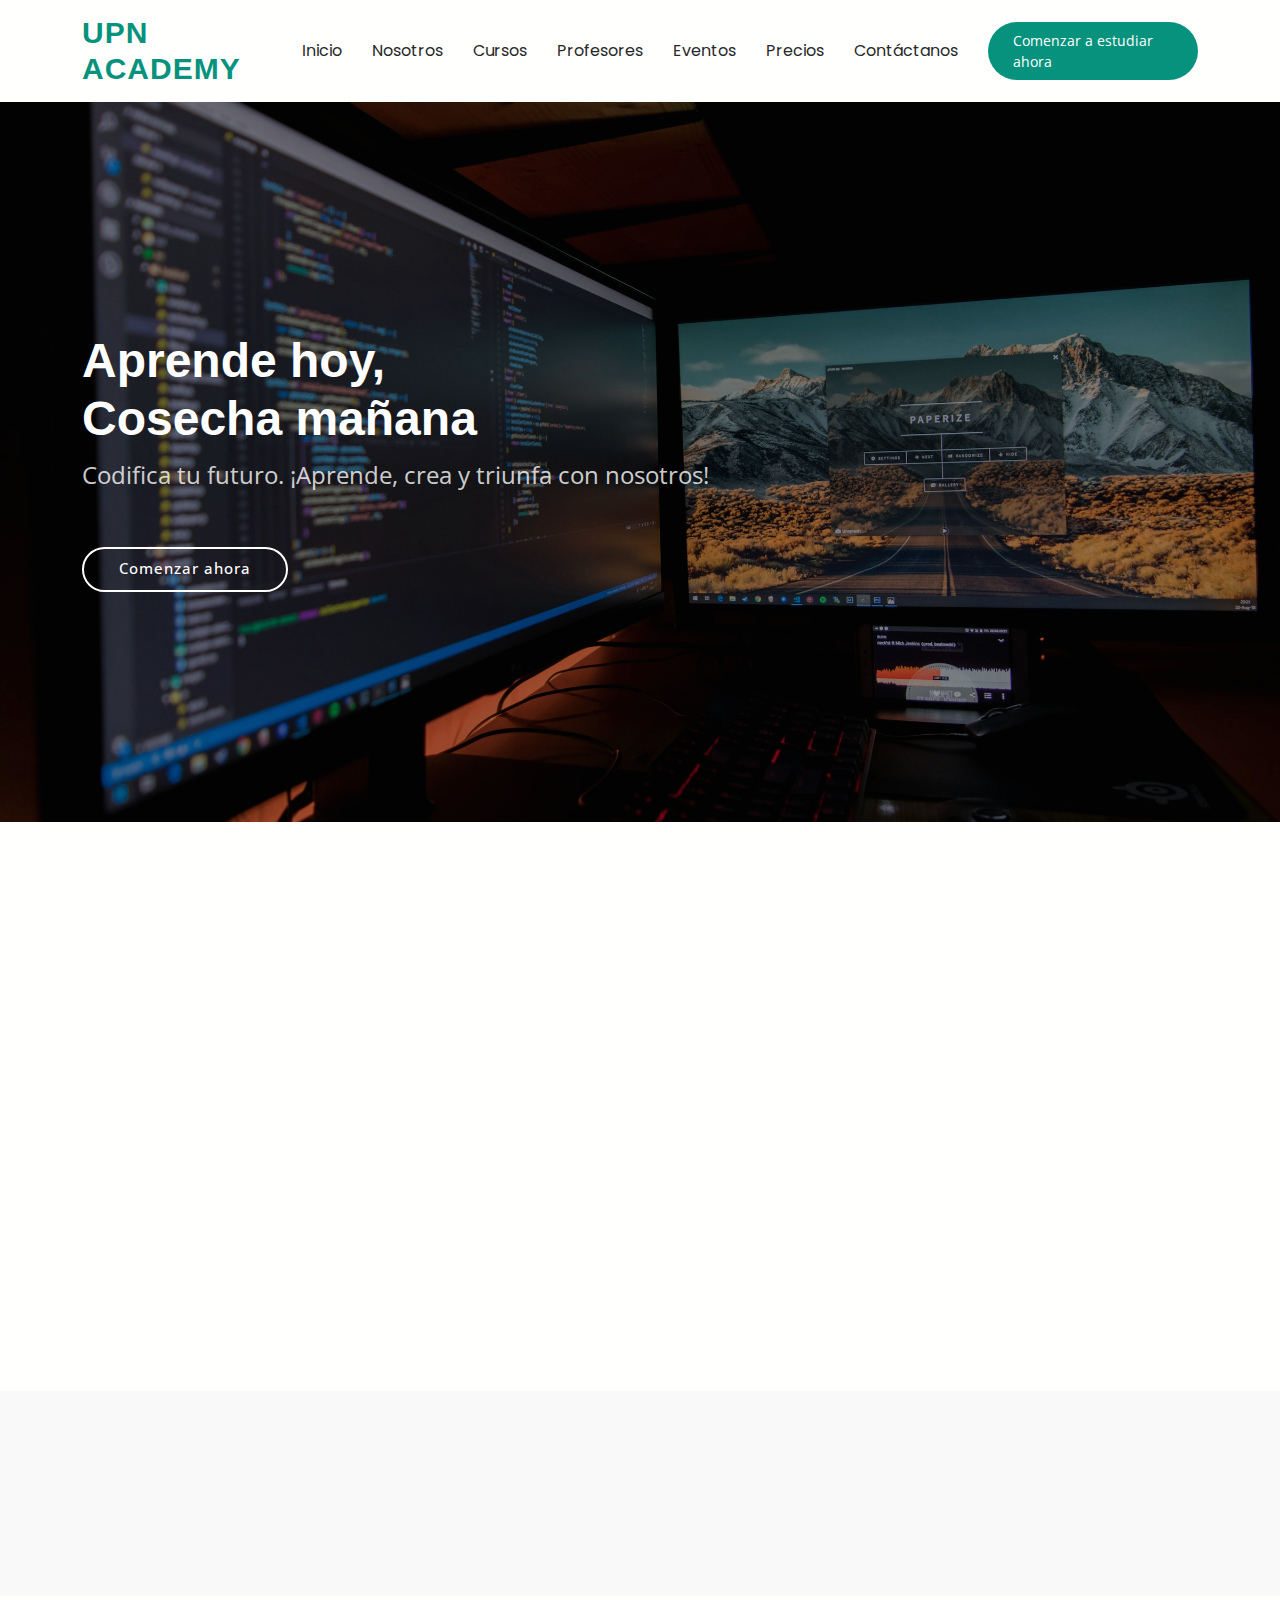
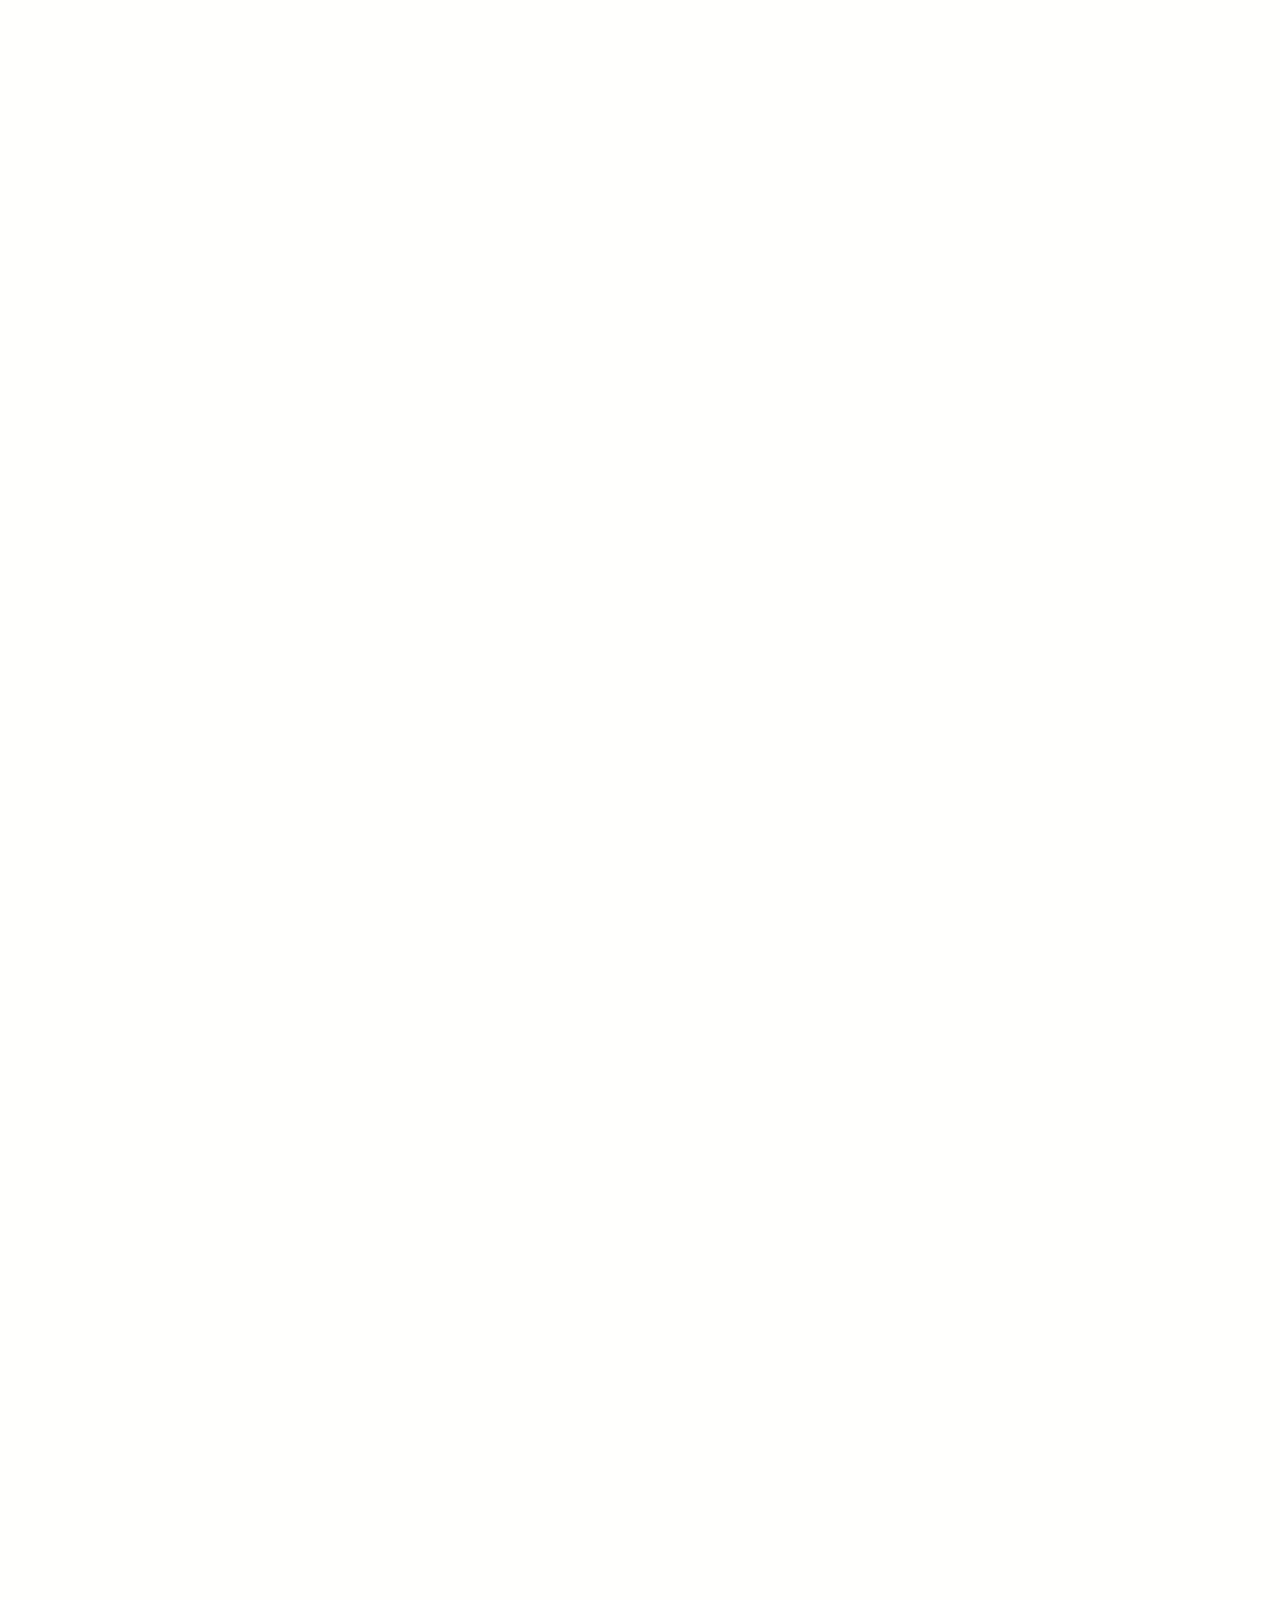
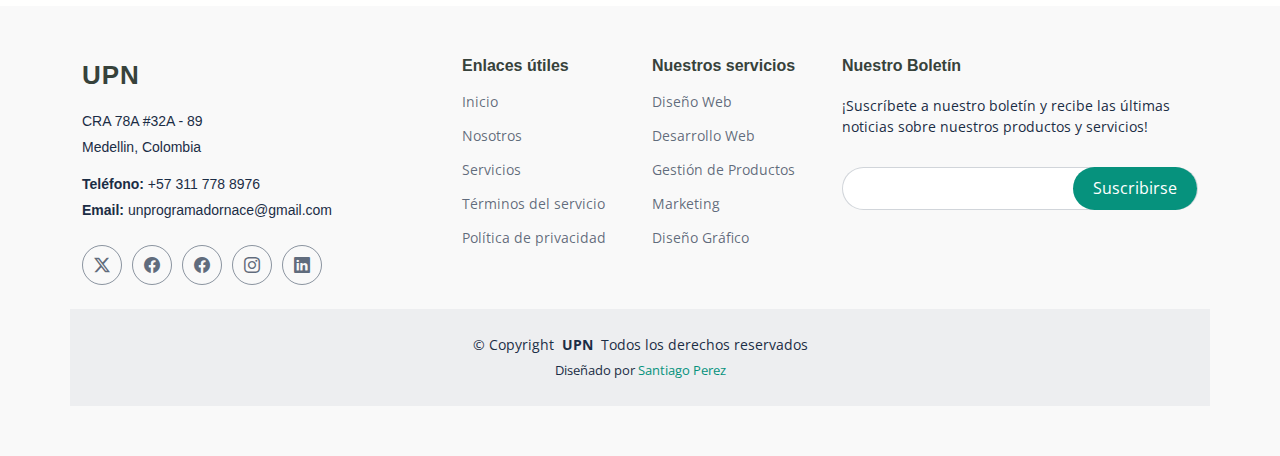
==== index.html @ 70b34fcb "add page" ====
<!DOCTYPE html>
<html lang="es">

<head>
  <meta charset="utf-8">
  <meta content="width=device-width, initial-scale=1.0" name="viewport">
  <title>Un Programador Nace Academy</title>
  <meta name="description" content="">
  <meta name="keywords" content="">

  <link href="assets/img/favicon.png" rel="icon">
  <link href="assets/img/apple-touch-icon.png" rel="apple-touch-icon">

  <link href="https://fonts.googleapis.com" rel="preconnect">
  <link href="https://fonts.gstatic.com" rel="preconnect" crossorigin>
  <link href="https://fonts.googleapis.com/css2?family=Open+Sans:ital,wght@0,300;0,400;0,500;0,600;0,700;0,800;1,300;1,400;1,500;1,600;1,700;1,800&family=Poppins:ital,wght@0,100;0,200;0,300;0,400;0,500;0,600;0,700;0,800;0,900;1,100;1,200;1,300;1,400;1,500;1,600;1,700;1,800;1,900&display=swap" rel="stylesheet">
  <link href="assets/vendor/bootstrap/css/bootstrap.min.css" rel="stylesheet">
  <link href="assets/vendor/bootstrap-icons/bootstrap-icons.css" rel="stylesheet">
  <link href="assets/vendor/aos/aos.css" rel="stylesheet">
  <link href="assets/vendor/glightbox/css/glightbox.min.css" rel="stylesheet">
  <link href="assets/vendor/swiper/swiper-bundle.min.css" rel="stylesheet">
  <link href="assets/css/main.css" rel="stylesheet">
</head>

<body class="index-page">

  <header id="header" class="header d-flex align-items-center sticky-top">
    <div class="container-fluid container-xl position-relative d-flex align-items-center">

      <a href="index.html" class="logo d-flex align-items-center me-auto">
        <h1 class="sitename">UPN Academy</h1>
      </a>

      <nav id="navmenu" class="navmenu">
        <ul>
          <li><a href="index.html">Inicio<br></a></li>
          <li><a href="about.html">Nosotros</a></li>
          <li><a href="courses.html">Cursos</a></li>
          <li><a href="trainers.html">Profesores</a></li>
          <li><a href="events.html">Eventos</a></li>
          <li><a href="pricing.html">Precios</a></li>
          <li><a href="contact.html">Contáctanos</a></li>
        </ul>
        <i class="mobile-nav-toggle d-xl-none bi bi-list"></i>
      </nav>

      <a class="btn-getstarted" href="courses.html">Comenzar a estudiar ahora</a>

    </div>
  </header>

  <main class="main">

    <section id="hero" class="hero section dark-background">

      <img src="assets/img/fondo.jpg" alt="" data-aos="fade-in">

      <div class="container">
        <h2 data-aos="fade-up" data-aos-delay="100">Aprende hoy,<br>Cosecha mañana</h2>
        <p data-aos="fade-up" data-aos-delay="200">Codifica tu futuro. ¡Aprende, crea y triunfa con nosotros!</p>
        <div class="d-flex mt-4" data-aos="fade-up" data-aos-delay="300">
          <a href="courses.html" class="btn-get-started">Comenzar ahora</a>
        </div>
      </div>

    </section>

    <section id="about" class="about section">

      <div class="container">

        <div class="row gy-4">

          <div class="col-lg-6 order-1 order-lg-2" data-aos="fade-up" data-aos-delay="100">
            <img src="assets/img/team.jpg" class="img-fluid" alt="">
          </div>

          <div class="col-lg-6 order-2 order-lg-1 content" data-aos="fade-up" data-aos-delay="200">
            <h3>Aprende a programar en equipo y construye el futuro</h3>
            <p class="fst-italic">
              En nuestra academia, no solo te enseñamos a programar, te preparamos para colaborar y resolver problemas reales en equipo. Descubre cómo puedes transformar tus habilidades y crecer junto a otros apasionados por la tecnología.
            </p>
            <ul>
              <li><i class="bi bi-check-circle"></i> <span>Aprende de expertos en la industria y desarrolla habilidades prácticas.</span></li>
              <li><i class="bi bi-check-circle"></i> <span>Mejora tu capacidad para trabajar en equipo y liderar proyectos tecnológicos.</span></li>
              <li><i class="bi bi-check-circle"></i> <span>Accede a una comunidad de apoyo que te impulsará a alcanzar el éxito.</span></li>
            </ul>
            <a href="#" class="read-more"><span>Leer más</span><i class="bi bi-arrow-right"></i></a>
          </div>

        </div>

      </div>

    </section>

    <section id="counts" class="section counts light-background">

      <div class="container" data-aos="fade-up" data-aos-delay="100">

        <div class="row gy-4">

          <div class="col-lg-3 col-md-6">
            <div class="stats-item text-center w-100 h-100">
              <span data-purecounter-start="0" data-purecounter-end="1232" data-purecounter-duration="1" class="purecounter"></span>
              <p>Estudiantes</p>
            </div>
          </div>

          <div class="col-lg-3 col-md-6">
            <div class="stats-item text-center w-100 h-100">
              <span data-purecounter-start="0" data-purecounter-end="64" data-purecounter-duration="1" class="purecounter"></span>
              <p>Cursos</p>
            </div>
          </div>

          <div class="col-lg-3 col-md-6">
            <div class="stats-item text-center w-100 h-100">
              <span data-purecounter-start="0" data-purecounter-end="42" data-purecounter-duration="1" class="purecounter"></span>
              <p>Eventos</p>
            </div>
          </div>

          <div class="col-lg-3 col-md-6">
            <div class="stats-item text-center w-100 h-100">
              <span data-purecounter-start="0" data-purecounter-end="24" data-purecounter-duration="1" class="purecounter"></span>
              <p>Profesores</p>
            </div>
          </div>

        </div>

      </div>

    </section>

    <section id="why-us" class="section why-us">

      <div class="container">

        <div class="row gy-4">

          <div class="col-lg-4" data-aos="fade-up" data-aos-delay="100">
            <div class="why-box">
              <h3>¿Por qué elegir nuestros productos?</h3>
              <p>
                Lorem ipsum dolor sit amet, consectetur adipiscing elit, sed do eiusmod tempor incididunt ut labore et dolore magna aliqua. Duis aute irure dolor in reprehenderit
                Asperiores dolores sed et. Tenetur quia eos. Autem tempore quibusdam vel necessitatibus optio ad corporis.
              </p>
              <div class="text-center">
                <a href="#" class="more-btn"><span>Aprender más</span> <i class="bi bi-chevron-right"></i></a>
              </div>
            </div>
          </div>

          <div class="col-lg-8 d-flex align-items-stretch">
            <div class="row gy-4" data-aos="fade-up" data-aos-delay="200">

              <div class="col-xl-4">
                <div class="icon-box d-flex flex-column justify-content-center align-items-center">
                  <i class="bi bi-clipboard-data"></i>
                  <h4>Desarrollo de proyectos reales</h4>
                  <p>Aprende a trabajar en proyectos reales que simulan las demandas del mercado, y mejora tus habilidades de programación.</p>
                </div>
              </div>

              <div class="col-xl-4" data-aos="fade-up" data-aos-delay="300">
                <div class="icon-box d-flex flex-column justify-content-center align-items-center">
                  <i class="bi bi-gem"></i>
                  <h4>Herramientas y tecnologías líderes</h4>
                  <p>Domina las tecnologías más demandadas por las empresas, y conviértete en un profesional listo para el futuro.</p>
                </div>
              </div>

              <div class="col-xl-4" data-aos="fade-up" data-aos-delay="400">
                <div class="icon-box d-flex flex-column justify-content-center align-items-center">
                  <i class="bi bi-inboxes"></i>
                  <h4>Mentoría personalizada</h4>
                  <p>Recibe apoyo constante de mentores expertos que te guiarán a lo largo de tu formación y te ayudarán a alcanzar tus metas.</p>
                </div>
              </div>

            </div>
          </div>

        </div>

      </div>

    </section>

    <section id="features" class="features section">

      <div class="container">

        <div class="row gy-4">

          <div class="col-lg-3 col-md-4" data-aos="fade-up" data-aos-delay="100">
            <div class="features-item">
              <i class="bi bi-eye" style="color: #ffbb2c;"></i>
              <h3><a href="" class="stretched-link">Código eficiente</a></h3>
            </div>
          </div>

          <div class="col-lg-3 col-md-4" data-aos="fade-up" data-aos-delay="200">
            <div class="features-item">
              <i class="bi bi-infinity" style="color: #5578ff;"></i>
              <h3><a href="" class="stretched-link">Resolución de problemas</a></h3>
            </div>
          </div>

          <div class="col-lg-3 col-md-4" data-aos="fade-up" data-aos-delay="300">
            <div class="features-item">
              <i class="bi bi-mortarboard" style="color: #e80368;"></i>
              <h3><a href="" class="stretched-link">Tecnologías modernas</a></h3>
            </div>
          </div>

          <div class="col-lg-3 col-md-4" data-aos="fade-up" data-aos-delay="400">
            <div class="features-item">
              <i class="bi bi-nut" style="color: #e361ff;"></i>
              <h3><a href="" class="stretched-link">Proyectos prácticos</a></h3>
            </div>
          </div>

          <div class="col-lg-3 col-md-4" data-aos="fade-up" data-aos-delay="500">
            <div class="features-item">
              <i class="bi bi-shuffle" style="color: #47aeff;"></i>
              <h3><a href="" class="stretched-link">Mentores expertos</a></h3>
            </div>
          </div>

          <div class="col-lg-3 col-md-4" data-aos="fade-up" data-aos-delay="600">
            <div class="features-item">
              <i class="bi bi-star" style="color: #ffa76e;"></i>
              <h3><a href="" class="stretched-link">Actualización constante</a></h3>
            </div>
          </div>

          <div class="col-lg-3 col-md-4" data-aos="fade-up" data-aos-delay="700">
            <div class="features-item">
              <i class="bi bi-x-diamond" style="color: #11dbcf;"></i>
              <h3><a href="" class="stretched-link">Trabajo en equipo</a></h3>
            </div>
          </div>

          <div class="col-lg-3 col-md-4" data-aos="fade-up" data-aos-delay="800">
            <div class="features-item">
              <i class="bi bi-camera-video" style="color: #4233ff;"></i>
              <h3><a href="" class="stretched-link">Portafolio profesional</a></h3>
            </div>
          </div>

          <div class="col-lg-3 col-md-4" data-aos="fade-up" data-aos-delay="900">
            <div class="features-item">
              <i class="bi bi-command" style="color: #b2904f;"></i>
              <h3><a href="" class="stretched-link">Desarrollo ágil</a></h3>
            </div>
          </div>

          <div class="col-lg-3 col-md-4" data-aos="fade-up" data-aos-delay="1000">
            <div class="features-item">
              <i class="bi bi-dribbble" style="color: #b20969;"></i>
              <h3><a href="" class="stretched-link">Comunicación efectiva</a></h3>
            </div>
          </div>

          <div class="col-lg-3 col-md-4" data-aos="fade-up" data-aos-delay="1100">
            <div class="features-item">
              <i class="bi bi-activity" style="color: #ff5828;"></i>
              <h3><a href="" class="stretched-link">Alta calidad</a></h3>
            </div>
          </div>

          <div class="col-lg-3 col-md-4" data-aos="fade-up" data-aos-delay="1200">
            <div class="features-item">
              <i class="bi bi-brightness-high" style="color: #29cc61;"></i>
              <h3><a href="" class="stretched-link">Proyectos rentables</a></h3>
            </div>
          </div>

        </div>

      </div>

    </section>

    <section id="courses" class="courses section">

      <div class="container section-title" data-aos="fade-up">
        <h2>Cursos</h2>
        <p>Cursos populares</p>
      </div>

      <div class="container">

        <div class="row">

          <div class="col-lg-4 col-md-6 d-flex align-items-stretch" data-aos="zoom-in" data-aos-delay="100">
            <div class="course-item">
              <img src="assets/img/microservicios.png" class="img-fluid" alt="...">
              <div class="course-content">
                <div class="d-flex justify-content-between align-items-center mb-3">
                  <p class="category">Microservicios</p>
                  <p class="price">$169</p>
                </div>

                <h3><a href="course-details.html">Curso de microservicios Spring Boot</a></h3>
                <p class="description">Et architecto provident deleniti facere repellat nobis iste. Id facere quia quae dolores dolorem tempore.</p>
                <div class="trainer d-flex justify-content-between align-items-center">
                  <div class="trainer-profile d-flex align-items-center">
                    <img src="assets/img/trainers/trainer-1-2.jpg" class="img-fluid" alt="">
                    <a href="" class="trainer-link">Santiago Perez</a>
                  </div>
                  <div class="trainer-rank d-flex align-items-center">
                    <i class="bi bi-person user-icon"></i>&nbsp;50
                    &nbsp;&nbsp;
                    <i class="bi bi-heart heart-icon"></i>&nbsp;65
                  </div>
                </div>
              </div>
            </div>
          </div>

          <div class="col-lg-4 col-md-6 d-flex align-items-stretch mt-4 mt-md-0" data-aos="zoom-in" data-aos-delay="200">
            <div class="course-item">
              <img src="assets/img/security.png" class="img-fluid" alt="...">
              <div class="course-content">
                <div class="d-flex justify-content-between align-items-center mb-3">
                  <p class="category">Seguridad web</p>
                  <p class="price">$250</p>
                </div>

                <h3><a href="course-details.html">Seguridad Web Spring Security</a></h3>
                <p class="description">Et architecto provident deleniti facere repellat nobis iste. Id facere quia quae dolores dolorem tempore.</p>
                <div class="trainer d-flex justify-content-between align-items-center">
                  <div class="trainer-profile d-flex align-items-center">
                    <img src="assets/img/trainers/trainer-2-2.jpg" class="img-fluid" alt="...">
                    <a href="" class="trainer-link">Veronica Ortiz</a>
                  </div>
                  <div class="trainer-rank d-flex align-items-center">
                    <i class="bi bi-person user-icon"></i>&nbsp;35
                    &nbsp;&nbsp;
                    <i class="bi bi-heart heart-icon"></i>&nbsp;42
                  </div>
                </div>
              </div>
            </div>
          </div>

          <div class="col-lg-4 col-md-6 d-flex align-items-stretch mt-4 mt-lg-0" data-aos="zoom-in" data-aos-delay="300">
            <div class="course-item">
              <img src="assets/img/amazon.png" class="img-fluid" alt="...">
              <div class="course-content">
                <div class="d-flex justify-content-between align-items-center mb-3">
                  <p class="category">Amazon Web Services</p>
                  <p class="price">$180</p>
                </div>

                <h3><a href="course-details.html">Certificacion Cloud Developer AWS</a></h3>
                <p class="description">Et architecto provident deleniti facere repellat nobis iste. Id facere quia quae dolores dolorem tempore.</p>
                <div class="trainer d-flex justify-content-between align-items-center">
                  <div class="trainer-profile d-flex align-items-center">
                    <img src="assets/img/trainers/trainer-3-2.jpg" class="img-fluid" alt="...">
                    <a href="" class="trainer-link">Daniel Posada</a>
                  </div>
                  <div class="trainer-rank d-flex align-items-center">
                    <i class="bi bi-person user-icon"></i>&nbsp;20
                    &nbsp;&nbsp;
                    <i class="bi bi-heart heart-icon"></i>&nbsp;85
                  </div>
                </div>
              </div>
            </div>
          </div>

        </div>

      </div>

    </section>

  </main>

  <footer id="footer" class="footer position-relative light-background">

    <div class="container footer-top">
      <div class="row gy-4">
        <div class="col-lg-4 col-md-6 footer-about">
          <a href="index.html" class="logo d-flex align-items-center">
            <span class="sitename">UPN</span>
          </a>
          <div class="footer-contact pt-3">
            <p>CRA 78A #32A - 89</p>
            <p>Medellin, Colombia</p>
            <p class="mt-3"><strong>Teléfono:</strong> <span>+57 311 778 8976</span></p>
            <p><strong>Email:</strong> <span>unprogramadornace@gmail.com</span></p>
          </div>
          <div class="social-links d-flex mt-4">
            <a href=""><i class="bi bi-twitter-x"></i></a>
            <a href=""><i class="bi bi-facebook"></i></a>
            <a href=""><i class="bi bi-facebook"></i></a>
            <a href=""><i class="bi bi-instagram"></i></a>
            <a href=""><i class="bi bi-linkedin"></i></a>
          </div>
        </div>

        <div class="col-lg-2 col-md-3 footer-links">
          <h4>Enlaces útiles</h4>
          <ul>
            <li><a href="#">Inicio</a></li>
            <li><a href="#">Nosotros</a></li>
            <li><a href="#">Servicios</a></li>
            <li><a href="#">Términos del servicio</a></li>
            <li><a href="#">Política de privacidad</a></li>
          </ul>
        </div>

        <div class="col-lg-2 col-md-3 footer-links">
          <h4>Nuestros servicios</h4>
          <ul>
            <li><a href="#">Diseño Web</a></li>
            <li><a href="#">Desarrollo Web</a></li>
            <li><a href="#">Gestión de Productos</a></li>
            <li><a href="#">Marketing</a></li>
            <li><a href="#">Diseño Gráfico</a></li>
          </ul>
        </div>

        <div class="col-lg-4 col-md-12 footer-newsletter">
          <h4>Nuestro Boletín</h4>
          <p>¡Suscríbete a nuestro boletín y recibe las últimas noticias sobre nuestros productos y servicios!</p>
          <form action="forms/newsletter.php" method="post" class="php-email-form">
            <div class="newsletter-form"><input type="email" name="email"><input type="submit" value="Suscribirse"></div>
            <div class="error-message"></div>
          </form>
        </div>

      </div>
    </div>

    <div class="container copyright text-center mt-4">
      <p>© <span>Copyright</span> <strong class="px-1 sitename">UPN</strong> <span>Todos los derechos reservados</span></p>
      <div class="credits">
        Diseñado por <a href="https://bootstrapmade.com/">Santiago Perez</a>
      </div>
    </div>

  </footer>

  <a href="#" id="scroll-top" class="scroll-top d-flex align-items-center justify-content-center"><i class="bi bi-arrow-up-short"></i></a>

  <div id="preloader"></div>

  <script src="assets/vendor/bootstrap/js/bootstrap.bundle.min.js"></script>
  <script src="assets/vendor/php-email-form/validate.js"></script>
  <script src="assets/vendor/aos/aos.js"></script>
  <script src="assets/vendor/glightbox/js/glightbox.min.js"></script>
  <script src="assets/vendor/purecounter/purecounter_vanilla.js"></script>
  <script src="assets/vendor/swiper/swiper-bundle.min.js"></script>

  <script src="assets/js/main.js"></script>

</body>

</html>
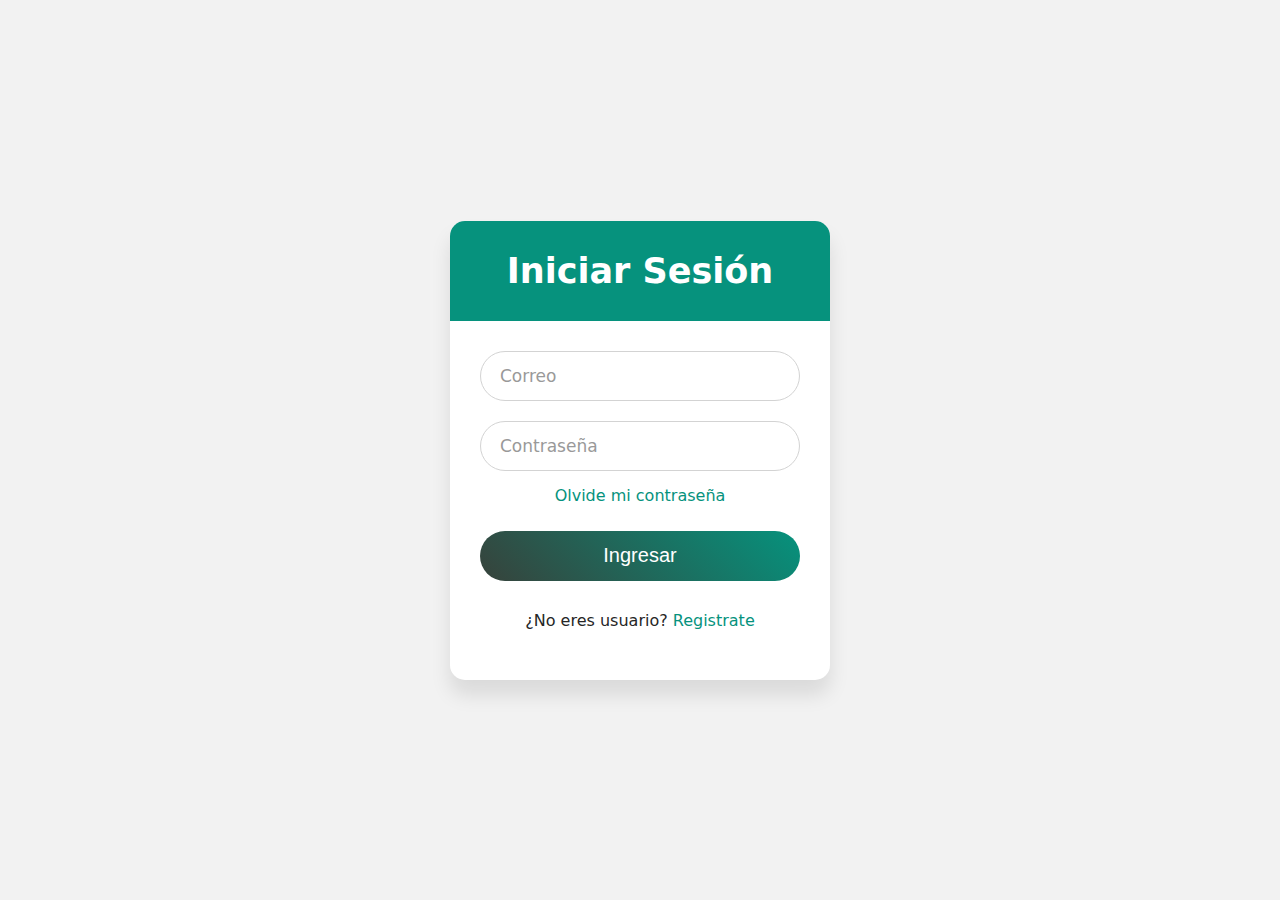
==== commit fe74413b: ":sparkles: test" ====
--- a/index.html
+++ b/index.html
@@ -1,466 +1,531 @@
 <!DOCTYPE html>
 <html lang="es">
-
-<head>
-  <meta charset="utf-8">
-  <meta content="width=device-width, initial-scale=1.0" name="viewport">
-  <title>Un Programador Nace Academy</title>
-  <meta name="description" content="">
-  <meta name="keywords" content="">
-
-  <link href="assets/img/favicon.png" rel="icon">
-  <link href="assets/img/apple-touch-icon.png" rel="apple-touch-icon">
-
-  <link href="https://fonts.googleapis.com" rel="preconnect">
-  <link href="https://fonts.gstatic.com" rel="preconnect" crossorigin>
-  <link href="https://fonts.googleapis.com/css2?family=Open+Sans:ital,wght@0,300;0,400;0,500;0,600;0,700;0,800;1,300;1,400;1,500;1,600;1,700;1,800&family=Poppins:ital,wght@0,100;0,200;0,300;0,400;0,500;0,600;0,700;0,800;0,900;1,100;1,200;1,300;1,400;1,500;1,600;1,700;1,800;1,900&display=swap" rel="stylesheet">
-  <link href="assets/vendor/bootstrap/css/bootstrap.min.css" rel="stylesheet">
-  <link href="assets/vendor/bootstrap-icons/bootstrap-icons.css" rel="stylesheet">
-  <link href="assets/vendor/aos/aos.css" rel="stylesheet">
-  <link href="assets/vendor/glightbox/css/glightbox.min.css" rel="stylesheet">
-  <link href="assets/vendor/swiper/swiper-bundle.min.css" rel="stylesheet">
-  <link href="assets/css/main.css" rel="stylesheet">
-</head>
-
-<body class="index-page">
-
-  <header id="header" class="header d-flex align-items-center sticky-top">
-    <div class="container-fluid container-xl position-relative d-flex align-items-center">
-
-      <a href="index.html" class="logo d-flex align-items-center me-auto">
-        <h1 class="sitename">UPN Academy</h1>
-      </a>
-
-      <nav id="navmenu" class="navmenu">
-        <ul>
-          <li><a href="index.html">Inicio<br></a></li>
-          <li><a href="about.html">Nosotros</a></li>
-          <li><a href="courses.html">Cursos</a></li>
-          <li><a href="trainers.html">Profesores</a></li>
-          <li><a href="events.html">Eventos</a></li>
-          <li><a href="pricing.html">Precios</a></li>
-          <li><a href="contact.html">Contáctanos</a></li>
-        </ul>
-        <i class="mobile-nav-toggle d-xl-none bi bi-list"></i>
-      </nav>
-
-      <a class="btn-getstarted" href="courses.html">Comenzar a estudiar ahora</a>
-
-    </div>
-  </header>
-
-  <main class="main">
-
-    <section id="hero" class="hero section dark-background">
-
-      <img src="assets/img/fondo.jpg" alt="" data-aos="fade-in">
-
-      <div class="container">
-        <h2 data-aos="fade-up" data-aos-delay="100">Aprende hoy,<br>Cosecha mañana</h2>
-        <p data-aos="fade-up" data-aos-delay="200">Codifica tu futuro. ¡Aprende, crea y triunfa con nosotros!</p>
-        <div class="d-flex mt-4" data-aos="fade-up" data-aos-delay="300">
-          <a href="courses.html" class="btn-get-started">Comenzar ahora</a>
-        </div>
+  <head>
+    <meta charset="utf-8" />
+    <meta content="width=device-width, initial-scale=1.0" name="viewport" />
+    <title>Un Programador Nace Academy</title>
+    <meta name="description" content="" />
+    <meta name="keywords" content="" />
+
+    <link href="assets/img/favicon.png" rel="icon" />
+    <link href="assets/img/apple-touch-icon.png" rel="apple-touch-icon" />
+
+    <link href="https://fonts.googleapis.com" rel="preconnect" />
+    <link href="https://fonts.gstatic.com" rel="preconnect" crossorigin />
+    <link
+      href="https://fonts.googleapis.com/css2?family=Open+Sans:ital,wght@0,300;0,400;0,500;0,600;0,700;0,800;1,300;1,400;1,500;1,600;1,700;1,800&family=Poppins:ital,wght@0,100;0,200;0,300;0,400;0,500;0,600;0,700;0,800;0,900;1,100;1,200;1,300;1,400;1,500;1,600;1,700;1,800;1,900&display=swap"
+      rel="stylesheet"
+    />
+    <link
+      href="assets/vendor/bootstrap/css/bootstrap.min.css"
+      rel="stylesheet"
+    />
+    <link
+      href="assets/vendor/bootstrap-icons/bootstrap-icons.css"
+      rel="stylesheet"
+    />
+    <link href="assets/vendor/aos/aos.css" rel="stylesheet" />
+    <link
+      href="assets/vendor/glightbox/css/glightbox.min.css"
+      rel="stylesheet"
+    />
+    <link href="assets/vendor/swiper/swiper-bundle.min.css" rel="stylesheet" />
+    <link href="assets/css/main.css" rel="stylesheet" />
+  </head>
+
+  <body class="index-page">
+    <header id="header" class="header d-flex align-items-center sticky-top">
+      <div
+        class="container-fluid container-xl position-relative d-flex align-items-center"
+      >
+        <a href="index.html" class="logo d-flex align-items-center me-auto">
+          <h1 class="sitename">UPN Academy</h1>
+        </a>
+
+        <nav id="navmenu" class="navmenu">
+          <ul>
+            <li><a href="about.html">Nosotros</a></li>
+            <li><a href="courses.html">Cursos</a></li>
+            <li><a href="trainers.html">Profesores</a></li>
+            <li><a href="events.html">Eventos</a></li>
+            <li><a href="pricing.html">Precios</a></li>
+            <li><a href="#" id="logout" >Cerrar sesión</a></li>
+            <li>
+              <a href="cart.html">
+                <div class="cart-content">
+                  <i class="bi bi-cart4"></i>
+                  <div class="badge rounded-pill text-bg-danger" id="cart-badge">0</div>
+                </div>
+              </a>
+            </li>
+          </ul>
+          <i class="mobile-nav-toggle d-xl-none bi bi-list"></i>
+        </nav>
+
+        <a class="btn-getstarted" href="courses.html"
+          >Comenzar a estudiar ahora</a
+        >
       </div>
-
-    </section>
-
-    <section id="about" class="about section">
-
-      <div class="container">
-
-        <div class="row gy-4">
-
-          <div class="col-lg-6 order-1 order-lg-2" data-aos="fade-up" data-aos-delay="100">
-            <img src="assets/img/team.jpg" class="img-fluid" alt="">
-          </div>
-
-          <div class="col-lg-6 order-2 order-lg-1 content" data-aos="fade-up" data-aos-delay="200">
-            <h3>Aprende a programar en equipo y construye el futuro</h3>
-            <p class="fst-italic">
-              En nuestra academia, no solo te enseñamos a programar, te preparamos para colaborar y resolver problemas reales en equipo. Descubre cómo puedes transformar tus habilidades y crecer junto a otros apasionados por la tecnología.
-            </p>
-            <ul>
-              <li><i class="bi bi-check-circle"></i> <span>Aprende de expertos en la industria y desarrolla habilidades prácticas.</span></li>
-              <li><i class="bi bi-check-circle"></i> <span>Mejora tu capacidad para trabajar en equipo y liderar proyectos tecnológicos.</span></li>
-              <li><i class="bi bi-check-circle"></i> <span>Accede a una comunidad de apoyo que te impulsará a alcanzar el éxito.</span></li>
-            </ul>
-            <a href="#" class="read-more"><span>Leer más</span><i class="bi bi-arrow-right"></i></a>
-          </div>
-
-        </div>
-
-      </div>
-
-    </section>
-
-    <section id="counts" class="section counts light-background">
-
-      <div class="container" data-aos="fade-up" data-aos-delay="100">
-
-        <div class="row gy-4">
-
-          <div class="col-lg-3 col-md-6">
-            <div class="stats-item text-center w-100 h-100">
-              <span data-purecounter-start="0" data-purecounter-end="1232" data-purecounter-duration="1" class="purecounter"></span>
-              <p>Estudiantes</p>
-            </div>
-          </div>
-
-          <div class="col-lg-3 col-md-6">
-            <div class="stats-item text-center w-100 h-100">
-              <span data-purecounter-start="0" data-purecounter-end="64" data-purecounter-duration="1" class="purecounter"></span>
-              <p>Cursos</p>
-            </div>
-          </div>
-
-          <div class="col-lg-3 col-md-6">
-            <div class="stats-item text-center w-100 h-100">
-              <span data-purecounter-start="0" data-purecounter-end="42" data-purecounter-duration="1" class="purecounter"></span>
-              <p>Eventos</p>
-            </div>
-          </div>
-
-          <div class="col-lg-3 col-md-6">
-            <div class="stats-item text-center w-100 h-100">
-              <span data-purecounter-start="0" data-purecounter-end="24" data-purecounter-duration="1" class="purecounter"></span>
-              <p>Profesores</p>
-            </div>
-          </div>
-
-        </div>
-
-      </div>
-
-    </section>
-
-    <section id="why-us" class="section why-us">
-
-      <div class="container">
-
-        <div class="row gy-4">
-
-          <div class="col-lg-4" data-aos="fade-up" data-aos-delay="100">
-            <div class="why-box">
-              <h3>¿Por qué elegir nuestros productos?</h3>
-              <p>
-                Lorem ipsum dolor sit amet, consectetur adipiscing elit, sed do eiusmod tempor incididunt ut labore et dolore magna aliqua. Duis aute irure dolor in reprehenderit
-                Asperiores dolores sed et. Tenetur quia eos. Autem tempore quibusdam vel necessitatibus optio ad corporis.
+    </header>
+
+    <main class="main">
+      <section id="hero" class="hero section dark-background">
+        <img src="assets/img/fondo.jpg" alt="" data-aos="fade-in" />
+
+        <div class="container">
+          <h2 data-aos="fade-up" data-aos-delay="100">
+            Aprende hoy,<br />Cosecha mañana
+          </h2>
+          <p data-aos="fade-up" data-aos-delay="200">
+            Codifica tu futuro. ¡Aprende, crea y triunfa con nosotros!
+          </p>
+          <div class="d-flex mt-4" data-aos="fade-up" data-aos-delay="300">
+            <a href="courses.html" class="btn-get-started">Comenzar ahora</a>
+          </div>
+        </div>
+      </section>
+
+      <section id="about" class="about section">
+        <div class="container">
+          <div class="row gy-4">
+            <div
+              class="col-lg-6 order-1 order-lg-2"
+              data-aos="fade-up"
+              data-aos-delay="100"
+            >
+              <img src="assets/img/team.jpg" class="img-fluid" alt="" />
+            </div>
+
+            <div
+              class="col-lg-6 order-2 order-lg-1 content"
+              data-aos="fade-up"
+              data-aos-delay="200"
+            >
+              <h3>Aprende a programar en equipo y construye el futuro</h3>
+              <p class="fst-italic">
+                En nuestra academia, no solo te enseñamos a programar, te
+                preparamos para colaborar y resolver problemas reales en equipo.
+                Descubre cómo puedes transformar tus habilidades y crecer junto
+                a otros apasionados por la tecnología.
               </p>
-              <div class="text-center">
-                <a href="#" class="more-btn"><span>Aprender más</span> <i class="bi bi-chevron-right"></i></a>
-              </div>
-            </div>
-          </div>
-
-          <div class="col-lg-8 d-flex align-items-stretch">
-            <div class="row gy-4" data-aos="fade-up" data-aos-delay="200">
-
-              <div class="col-xl-4">
-                <div class="icon-box d-flex flex-column justify-content-center align-items-center">
-                  <i class="bi bi-clipboard-data"></i>
-                  <h4>Desarrollo de proyectos reales</h4>
-                  <p>Aprende a trabajar en proyectos reales que simulan las demandas del mercado, y mejora tus habilidades de programación.</p>
+              <ul>
+                <li>
+                  <i class="bi bi-check-circle"></i>
+                  <span
+                    >Aprende de expertos en la industria y desarrolla
+                    habilidades prácticas.</span
+                  >
+                </li>
+                <li>
+                  <i class="bi bi-check-circle"></i>
+                  <span
+                    >Mejora tu capacidad para trabajar en equipo y liderar
+                    proyectos tecnológicos.</span
+                  >
+                </li>
+                <li>
+                  <i class="bi bi-check-circle"></i>
+                  <span
+                    >Accede a una comunidad de apoyo que te impulsará a alcanzar
+                    el éxito.</span
+                  >
+                </li>
+              </ul>
+              <a href="#" class="read-more"
+                ><span>Leer más</span><i class="bi bi-arrow-right"></i
+              ></a>
+            </div>
+          </div>
+        </div>
+      </section>
+
+      <section id="counts" class="section counts light-background">
+        <div class="container" data-aos="fade-up" data-aos-delay="100">
+          <div class="row gy-4">
+            <div class="col-lg-3 col-md-6">
+              <div class="stats-item text-center w-100 h-100">
+                <span
+                  data-purecounter-start="0"
+                  data-purecounter-end="1232"
+                  data-purecounter-duration="1"
+                  class="purecounter"
+                ></span>
+                <p>Estudiantes</p>
+              </div>
+            </div>
+
+            <div class="col-lg-3 col-md-6">
+              <div class="stats-item text-center w-100 h-100">
+                <span
+                  data-purecounter-start="0"
+                  data-purecounter-end="64"
+                  data-purecounter-duration="1"
+                  class="purecounter"
+                ></span>
+                <p>Cursos</p>
+              </div>
+            </div>
+
+            <div class="col-lg-3 col-md-6">
+              <div class="stats-item text-center w-100 h-100">
+                <span
+                  data-purecounter-start="0"
+                  data-purecounter-end="42"
+                  data-purecounter-duration="1"
+                  class="purecounter"
+                ></span>
+                <p>Eventos</p>
+              </div>
+            </div>
+
+            <div class="col-lg-3 col-md-6">
+              <div class="stats-item text-center w-100 h-100">
+                <span
+                  data-purecounter-start="0"
+                  data-purecounter-end="24"
+                  data-purecounter-duration="1"
+                  class="purecounter"
+                ></span>
+                <p>Profesores</p>
+              </div>
+            </div>
+          </div>
+        </div>
+      </section>
+
+      <section id="why-us" class="section why-us">
+        <div class="container">
+          <div class="row gy-4">
+            <div class="col-lg-4" data-aos="fade-up" data-aos-delay="100">
+              <div class="why-box">
+                <h3>¿Por qué elegir nuestros productos?</h3>
+                <p>
+                  Lorem ipsum dolor sit amet, consectetur adipiscing elit, sed
+                  do eiusmod tempor incididunt ut labore et dolore magna aliqua.
+                  Duis aute irure dolor in reprehenderit Asperiores dolores sed
+                  et. Tenetur quia eos. Autem tempore quibusdam vel
+                  necessitatibus optio ad corporis.
+                </p>
+                <div class="text-center">
+                  <a href="#" class="more-btn"
+                    ><span>Aprender más</span>
+                    <i class="bi bi-chevron-right"></i
+                  ></a>
                 </div>
               </div>
-
-              <div class="col-xl-4" data-aos="fade-up" data-aos-delay="300">
-                <div class="icon-box d-flex flex-column justify-content-center align-items-center">
-                  <i class="bi bi-gem"></i>
-                  <h4>Herramientas y tecnologías líderes</h4>
-                  <p>Domina las tecnologías más demandadas por las empresas, y conviértete en un profesional listo para el futuro.</p>
-                </div>
-              </div>
-
-              <div class="col-xl-4" data-aos="fade-up" data-aos-delay="400">
-                <div class="icon-box d-flex flex-column justify-content-center align-items-center">
-                  <i class="bi bi-inboxes"></i>
-                  <h4>Mentoría personalizada</h4>
-                  <p>Recibe apoyo constante de mentores expertos que te guiarán a lo largo de tu formación y te ayudarán a alcanzar tus metas.</p>
-                </div>
-              </div>
-
-            </div>
-          </div>
-
-        </div>
-
-      </div>
-
-    </section>
-
-    <section id="features" class="features section">
-
-      <div class="container">
-
-        <div class="row gy-4">
-
-          <div class="col-lg-3 col-md-4" data-aos="fade-up" data-aos-delay="100">
-            <div class="features-item">
-              <i class="bi bi-eye" style="color: #ffbb2c;"></i>
-              <h3><a href="" class="stretched-link">Código eficiente</a></h3>
-            </div>
-          </div>
-
-          <div class="col-lg-3 col-md-4" data-aos="fade-up" data-aos-delay="200">
-            <div class="features-item">
-              <i class="bi bi-infinity" style="color: #5578ff;"></i>
-              <h3><a href="" class="stretched-link">Resolución de problemas</a></h3>
-            </div>
-          </div>
-
-          <div class="col-lg-3 col-md-4" data-aos="fade-up" data-aos-delay="300">
-            <div class="features-item">
-              <i class="bi bi-mortarboard" style="color: #e80368;"></i>
-              <h3><a href="" class="stretched-link">Tecnologías modernas</a></h3>
-            </div>
-          </div>
-
-          <div class="col-lg-3 col-md-4" data-aos="fade-up" data-aos-delay="400">
-            <div class="features-item">
-              <i class="bi bi-nut" style="color: #e361ff;"></i>
-              <h3><a href="" class="stretched-link">Proyectos prácticos</a></h3>
-            </div>
-          </div>
-
-          <div class="col-lg-3 col-md-4" data-aos="fade-up" data-aos-delay="500">
-            <div class="features-item">
-              <i class="bi bi-shuffle" style="color: #47aeff;"></i>
-              <h3><a href="" class="stretched-link">Mentores expertos</a></h3>
-            </div>
-          </div>
-
-          <div class="col-lg-3 col-md-4" data-aos="fade-up" data-aos-delay="600">
-            <div class="features-item">
-              <i class="bi bi-star" style="color: #ffa76e;"></i>
-              <h3><a href="" class="stretched-link">Actualización constante</a></h3>
-            </div>
-          </div>
-
-          <div class="col-lg-3 col-md-4" data-aos="fade-up" data-aos-delay="700">
-            <div class="features-item">
-              <i class="bi bi-x-diamond" style="color: #11dbcf;"></i>
-              <h3><a href="" class="stretched-link">Trabajo en equipo</a></h3>
-            </div>
-          </div>
-
-          <div class="col-lg-3 col-md-4" data-aos="fade-up" data-aos-delay="800">
-            <div class="features-item">
-              <i class="bi bi-camera-video" style="color: #4233ff;"></i>
-              <h3><a href="" class="stretched-link">Portafolio profesional</a></h3>
-            </div>
-          </div>
-
-          <div class="col-lg-3 col-md-4" data-aos="fade-up" data-aos-delay="900">
-            <div class="features-item">
-              <i class="bi bi-command" style="color: #b2904f;"></i>
-              <h3><a href="" class="stretched-link">Desarrollo ágil</a></h3>
-            </div>
-          </div>
-
-          <div class="col-lg-3 col-md-4" data-aos="fade-up" data-aos-delay="1000">
-            <div class="features-item">
-              <i class="bi bi-dribbble" style="color: #b20969;"></i>
-              <h3><a href="" class="stretched-link">Comunicación efectiva</a></h3>
-            </div>
-          </div>
-
-          <div class="col-lg-3 col-md-4" data-aos="fade-up" data-aos-delay="1100">
-            <div class="features-item">
-              <i class="bi bi-activity" style="color: #ff5828;"></i>
-              <h3><a href="" class="stretched-link">Alta calidad</a></h3>
-            </div>
-          </div>
-
-          <div class="col-lg-3 col-md-4" data-aos="fade-up" data-aos-delay="1200">
-            <div class="features-item">
-              <i class="bi bi-brightness-high" style="color: #29cc61;"></i>
-              <h3><a href="" class="stretched-link">Proyectos rentables</a></h3>
-            </div>
-          </div>
-
-        </div>
-
-      </div>
-
-    </section>
-
-    <section id="courses" class="courses section">
-
-      <div class="container section-title" data-aos="fade-up">
-        <h2>Cursos</h2>
-        <p>Cursos populares</p>
-      </div>
-
-      <div class="container">
-
-        <div class="row">
-
-          <div class="col-lg-4 col-md-6 d-flex align-items-stretch" data-aos="zoom-in" data-aos-delay="100">
-            <div class="course-item">
-              <img src="assets/img/microservicios.png" class="img-fluid" alt="...">
-              <div class="course-content">
-                <div class="d-flex justify-content-between align-items-center mb-3">
-                  <p class="category">Microservicios</p>
-                  <p class="price">$169</p>
-                </div>
-
-                <h3><a href="course-details.html">Curso de microservicios Spring Boot</a></h3>
-                <p class="description">Et architecto provident deleniti facere repellat nobis iste. Id facere quia quae dolores dolorem tempore.</p>
-                <div class="trainer d-flex justify-content-between align-items-center">
-                  <div class="trainer-profile d-flex align-items-center">
-                    <img src="assets/img/trainers/trainer-1-2.jpg" class="img-fluid" alt="">
-                    <a href="" class="trainer-link">Santiago Perez</a>
-                  </div>
-                  <div class="trainer-rank d-flex align-items-center">
-                    <i class="bi bi-person user-icon"></i>&nbsp;50
-                    &nbsp;&nbsp;
-                    <i class="bi bi-heart heart-icon"></i>&nbsp;65
+            </div>
+
+            <div class="col-lg-8 d-flex align-items-stretch">
+              <div class="row gy-4" data-aos="fade-up" data-aos-delay="200">
+                <div class="col-xl-4">
+                  <div
+                    class="icon-box d-flex flex-column justify-content-center align-items-center"
+                  >
+                    <i class="bi bi-clipboard-data"></i>
+                    <h4>Desarrollo de proyectos reales</h4>
+                    <p>
+                      Aprende a trabajar en proyectos reales que simulan las
+                      demandas del mercado, y mejora tus habilidades de
+                      programación.
+                    </p>
                   </div>
                 </div>
-              </div>
-            </div>
-          </div>
-
-          <div class="col-lg-4 col-md-6 d-flex align-items-stretch mt-4 mt-md-0" data-aos="zoom-in" data-aos-delay="200">
-            <div class="course-item">
-              <img src="assets/img/security.png" class="img-fluid" alt="...">
-              <div class="course-content">
-                <div class="d-flex justify-content-between align-items-center mb-3">
-                  <p class="category">Seguridad web</p>
-                  <p class="price">$250</p>
-                </div>
-
-                <h3><a href="course-details.html">Seguridad Web Spring Security</a></h3>
-                <p class="description">Et architecto provident deleniti facere repellat nobis iste. Id facere quia quae dolores dolorem tempore.</p>
-                <div class="trainer d-flex justify-content-between align-items-center">
-                  <div class="trainer-profile d-flex align-items-center">
-                    <img src="assets/img/trainers/trainer-2-2.jpg" class="img-fluid" alt="...">
-                    <a href="" class="trainer-link">Veronica Ortiz</a>
-                  </div>
-                  <div class="trainer-rank d-flex align-items-center">
-                    <i class="bi bi-person user-icon"></i>&nbsp;35
-                    &nbsp;&nbsp;
-                    <i class="bi bi-heart heart-icon"></i>&nbsp;42
+
+                <div class="col-xl-4" data-aos="fade-up" data-aos-delay="300">
+                  <div
+                    class="icon-box d-flex flex-column justify-content-center align-items-center"
+                  >
+                    <i class="bi bi-gem"></i>
+                    <h4>Herramientas y tecnologías líderes</h4>
+                    <p>
+                      Domina las tecnologías más demandadas por las empresas, y
+                      conviértete en un profesional listo para el futuro.
+                    </p>
                   </div>
                 </div>
-              </div>
-            </div>
-          </div>
-
-          <div class="col-lg-4 col-md-6 d-flex align-items-stretch mt-4 mt-lg-0" data-aos="zoom-in" data-aos-delay="300">
-            <div class="course-item">
-              <img src="assets/img/amazon.png" class="img-fluid" alt="...">
-              <div class="course-content">
-                <div class="d-flex justify-content-between align-items-center mb-3">
-                  <p class="category">Amazon Web Services</p>
-                  <p class="price">$180</p>
-                </div>
-
-                <h3><a href="course-details.html">Certificacion Cloud Developer AWS</a></h3>
-                <p class="description">Et architecto provident deleniti facere repellat nobis iste. Id facere quia quae dolores dolorem tempore.</p>
-                <div class="trainer d-flex justify-content-between align-items-center">
-                  <div class="trainer-profile d-flex align-items-center">
-                    <img src="assets/img/trainers/trainer-3-2.jpg" class="img-fluid" alt="...">
-                    <a href="" class="trainer-link">Daniel Posada</a>
-                  </div>
-                  <div class="trainer-rank d-flex align-items-center">
-                    <i class="bi bi-person user-icon"></i>&nbsp;20
-                    &nbsp;&nbsp;
-                    <i class="bi bi-heart heart-icon"></i>&nbsp;85
+
+                <div class="col-xl-4" data-aos="fade-up" data-aos-delay="400">
+                  <div
+                    class="icon-box d-flex flex-column justify-content-center align-items-center"
+                  >
+                    <i class="bi bi-inboxes"></i>
+                    <h4>Mentoría personalizada</h4>
+                    <p>
+                      Recibe apoyo constante de mentores expertos que te guiarán
+                      a lo largo de tu formación y te ayudarán a alcanzar tus
+                      metas.
+                    </p>
                   </div>
                 </div>
               </div>
             </div>
           </div>
-
-        </div>
-
+        </div>
+      </section>
+
+      <section id="features" class="features section">
+        <div class="container">
+          <div class="row gy-4">
+            <div
+              class="col-lg-3 col-md-4"
+              data-aos="fade-up"
+              data-aos-delay="100"
+            >
+              <div class="features-item">
+                <i class="bi bi-eye" style="color: #ffbb2c"></i>
+                <h3><a href="" class="stretched-link">Código eficiente</a></h3>
+              </div>
+            </div>
+
+            <div
+              class="col-lg-3 col-md-4"
+              data-aos="fade-up"
+              data-aos-delay="200"
+            >
+              <div class="features-item">
+                <i class="bi bi-infinity" style="color: #5578ff"></i>
+                <h3>
+                  <a href="" class="stretched-link">Resolución de problemas</a>
+                </h3>
+              </div>
+            </div>
+
+            <div
+              class="col-lg-3 col-md-4"
+              data-aos="fade-up"
+              data-aos-delay="300"
+            >
+              <div class="features-item">
+                <i class="bi bi-mortarboard" style="color: #e80368"></i>
+                <h3>
+                  <a href="" class="stretched-link">Tecnologías modernas</a>
+                </h3>
+              </div>
+            </div>
+
+            <div
+              class="col-lg-3 col-md-4"
+              data-aos="fade-up"
+              data-aos-delay="400"
+            >
+              <div class="features-item">
+                <i class="bi bi-nut" style="color: #e361ff"></i>
+                <h3>
+                  <a href="" class="stretched-link">Proyectos prácticos</a>
+                </h3>
+              </div>
+            </div>
+
+            <div
+              class="col-lg-3 col-md-4"
+              data-aos="fade-up"
+              data-aos-delay="500"
+            >
+              <div class="features-item">
+                <i class="bi bi-shuffle" style="color: #47aeff"></i>
+                <h3><a href="" class="stretched-link">Mentores expertos</a></h3>
+              </div>
+            </div>
+
+            <div
+              class="col-lg-3 col-md-4"
+              data-aos="fade-up"
+              data-aos-delay="600"
+            >
+              <div class="features-item">
+                <i class="bi bi-star" style="color: #ffa76e"></i>
+                <h3>
+                  <a href="" class="stretched-link">Actualización constante</a>
+                </h3>
+              </div>
+            </div>
+
+            <div
+              class="col-lg-3 col-md-4"
+              data-aos="fade-up"
+              data-aos-delay="700"
+            >
+              <div class="features-item">
+                <i class="bi bi-x-diamond" style="color: #11dbcf"></i>
+                <h3><a href="" class="stretched-link">Trabajo en equipo</a></h3>
+              </div>
+            </div>
+
+            <div
+              class="col-lg-3 col-md-4"
+              data-aos="fade-up"
+              data-aos-delay="800"
+            >
+              <div class="features-item">
+                <i class="bi bi-camera-video" style="color: #4233ff"></i>
+                <h3>
+                  <a href="" class="stretched-link">Portafolio profesional</a>
+                </h3>
+              </div>
+            </div>
+
+            <div
+              class="col-lg-3 col-md-4"
+              data-aos="fade-up"
+              data-aos-delay="900"
+            >
+              <div class="features-item">
+                <i class="bi bi-command" style="color: #b2904f"></i>
+                <h3><a href="" class="stretched-link">Desarrollo ágil</a></h3>
+              </div>
+            </div>
+
+            <div
+              class="col-lg-3 col-md-4"
+              data-aos="fade-up"
+              data-aos-delay="1000"
+            >
+              <div class="features-item">
+                <i class="bi bi-dribbble" style="color: #b20969"></i>
+                <h3>
+                  <a href="" class="stretched-link">Comunicación efectiva</a>
+                </h3>
+              </div>
+            </div>
+
+            <div
+              class="col-lg-3 col-md-4"
+              data-aos="fade-up"
+              data-aos-delay="1100"
+            >
+              <div class="features-item">
+                <i class="bi bi-activity" style="color: #ff5828"></i>
+                <h3><a href="" class="stretched-link">Alta calidad</a></h3>
+              </div>
+            </div>
+
+            <div
+              class="col-lg-3 col-md-4"
+              data-aos="fade-up"
+              data-aos-delay="1200"
+            >
+              <div class="features-item">
+                <i class="bi bi-brightness-high" style="color: #29cc61"></i>
+                <h3>
+                  <a href="" class="stretched-link">Proyectos rentables</a>
+                </h3>
+              </div>
+            </div>
+          </div>
+        </div>
+      </section>
+
+      <section id="courses" class="courses section">
+        <div class="container section-title" data-aos="fade-up">
+          <h2>Cursos</h2>
+          <p>Cursos populares</p>
+        </div>
+
+        <div class="container">
+          <div class="courses-content">
+          </div>
+        </div>
+      </section>
+    </main>
+
+    <footer id="footer" class="footer position-relative light-background">
+      <div class="container footer-top">
+        <div class="row gy-4">
+          <div class="col-lg-4 col-md-6 footer-about">
+            <a href="index.html" class="logo d-flex align-items-center">
+              <span class="sitename">UPN</span>
+            </a>
+            <div class="footer-contact pt-3">
+              <p>CRA 78A #32A - 89</p>
+              <p>Medellin, Colombia</p>
+              <p class="mt-3">
+                <strong>Teléfono:</strong> <span>+57 311 778 8976</span>
+              </p>
+              <p>
+                <strong>Email:</strong> <span>unprogramadornace@gmail.com</span>
+              </p>
+            </div>
+            <div class="social-links d-flex mt-4">
+              <a href=""><i class="bi bi-twitter-x"></i></a>
+              <a href=""><i class="bi bi-facebook"></i></a>
+              <a href=""><i class="bi bi-facebook"></i></a>
+              <a href=""><i class="bi bi-instagram"></i></a>
+              <a href=""><i class="bi bi-linkedin"></i></a>
+            </div>
+          </div>
+
+          <div class="col-lg-2 col-md-3 footer-links">
+            <h4>Enlaces útiles</h4>
+            <ul>
+              <li><a href="#">Inicio</a></li>
+              <li><a href="#">Nosotros</a></li>
+              <li><a href="#">Servicios</a></li>
+              <li><a href="#">Términos del servicio</a></li>
+              <li><a href="#">Política de privacidad</a></li>
+            </ul>
+          </div>
+
+          <div class="col-lg-2 col-md-3 footer-links">
+            <h4>Nuestros servicios</h4>
+            <ul>
+              <li><a href="#">Diseño Web</a></li>
+              <li><a href="#">Desarrollo Web</a></li>
+              <li><a href="#">Gestión de Productos</a></li>
+              <li><a href="#">Marketing</a></li>
+              <li><a href="#">Diseño Gráfico</a></li>
+            </ul>
+          </div>
+
+          <div class="col-lg-4 col-md-12 footer-newsletter">
+            <h4>Nuestro Boletín</h4>
+            <p>
+              ¡Suscríbete a nuestro boletín y recibe las últimas noticias sobre
+              nuestros productos y servicios!
+            </p>
+            <form
+              action="forms/newsletter.php"
+              method="post"
+              class="php-email-form"
+            >
+              <div class="newsletter-form">
+                <input type="email" name="email" /><input
+                  type="submit"
+                  value="Suscribirse"
+                />
+              </div>
+              <div class="error-message"></div>
+            </form>
+          </div>
+        </div>
       </div>
 
-    </section>
-
-  </main>
-
-  <footer id="footer" class="footer position-relative light-background">
-
-    <div class="container footer-top">
-      <div class="row gy-4">
-        <div class="col-lg-4 col-md-6 footer-about">
-          <a href="index.html" class="logo d-flex align-items-center">
-            <span class="sitename">UPN</span>
-          </a>
-          <div class="footer-contact pt-3">
-            <p>CRA 78A #32A - 89</p>
-            <p>Medellin, Colombia</p>
-            <p class="mt-3"><strong>Teléfono:</strong> <span>+57 311 778 8976</span></p>
-            <p><strong>Email:</strong> <span>unprogramadornace@gmail.com</span></p>
-          </div>
-          <div class="social-links d-flex mt-4">
-            <a href=""><i class="bi bi-twitter-x"></i></a>
-            <a href=""><i class="bi bi-facebook"></i></a>
-            <a href=""><i class="bi bi-facebook"></i></a>
-            <a href=""><i class="bi bi-instagram"></i></a>
-            <a href=""><i class="bi bi-linkedin"></i></a>
-          </div>
-        </div>
-
-        <div class="col-lg-2 col-md-3 footer-links">
-          <h4>Enlaces útiles</h4>
-          <ul>
-            <li><a href="#">Inicio</a></li>
-            <li><a href="#">Nosotros</a></li>
-            <li><a href="#">Servicios</a></li>
-            <li><a href="#">Términos del servicio</a></li>
-            <li><a href="#">Política de privacidad</a></li>
-          </ul>
-        </div>
-
-        <div class="col-lg-2 col-md-3 footer-links">
-          <h4>Nuestros servicios</h4>
-          <ul>
-            <li><a href="#">Diseño Web</a></li>
-            <li><a href="#">Desarrollo Web</a></li>
-            <li><a href="#">Gestión de Productos</a></li>
-            <li><a href="#">Marketing</a></li>
-            <li><a href="#">Diseño Gráfico</a></li>
-          </ul>
-        </div>
-
-        <div class="col-lg-4 col-md-12 footer-newsletter">
-          <h4>Nuestro Boletín</h4>
-          <p>¡Suscríbete a nuestro boletín y recibe las últimas noticias sobre nuestros productos y servicios!</p>
-          <form action="forms/newsletter.php" method="post" class="php-email-form">
-            <div class="newsletter-form"><input type="email" name="email"><input type="submit" value="Suscribirse"></div>
-            <div class="error-message"></div>
-          </form>
-        </div>
-
+      <div class="container copyright text-center mt-4">
+        <p>
+          © <span>Copyright</span> <strong class="px-1 sitename">UPN</strong>
+          <span>Todos los derechos reservados</span>
+        </p>
+        <div class="credits">
+          Diseñado por <a href="https://bootstrapmade.com/">Santiago Perez</a>
+        </div>
       </div>
-    </div>
-
-    <div class="container copyright text-center mt-4">
-      <p>© <span>Copyright</span> <strong class="px-1 sitename">UPN</strong> <span>Todos los derechos reservados</span></p>
-      <div class="credits">
-        Diseñado por <a href="https://bootstrapmade.com/">Santiago Perez</a>
-      </div>
-    </div>
-
-  </footer>
-
-  <a href="#" id="scroll-top" class="scroll-top d-flex align-items-center justify-content-center"><i class="bi bi-arrow-up-short"></i></a>
-
-  <div id="preloader"></div>
-
-  <script src="assets/vendor/bootstrap/js/bootstrap.bundle.min.js"></script>
-  <script src="assets/vendor/php-email-form/validate.js"></script>
-  <script src="assets/vendor/aos/aos.js"></script>
-  <script src="assets/vendor/glightbox/js/glightbox.min.js"></script>
-  <script src="assets/vendor/purecounter/purecounter_vanilla.js"></script>
-  <script src="assets/vendor/swiper/swiper-bundle.min.js"></script>
-
-  <script src="assets/js/main.js"></script>
-
-</body>
-
+    </footer>
+
+    <a
+      href="#"
+      id="scroll-top"
+      class="scroll-top d-flex align-items-center justify-content-center"
+      ><i class="bi bi-arrow-up-short"></i
+    ></a>
+
+    <div id="preloader"></div>
+
+    <script src="assets/vendor/bootstrap/js/bootstrap.bundle.min.js"></script>
+    <script src="assets/vendor/php-email-form/validate.js"></script>
+    <script src="assets/vendor/aos/aos.js"></script>
+    <script src="assets/vendor/glightbox/js/glightbox.min.js"></script>
+    <script src="assets/vendor/purecounter/purecounter_vanilla.js"></script>
+    <script src="assets/vendor/swiper/swiper-bundle.min.js"></script>
+
+    <script src="assets/js/main.js"></script>
+  </body>
 </html>
--- a/assets/css/main.css
+++ b/assets/css/main.css
@@ -221,6 +221,11 @@
   box-shadow: 0px 0 18px rgba(0, 0, 0, 0.1);
 }
 
+
+.navmenu .cart-content {
+  display: ruby;
+}
+
 /*--------------------------------------------------------------
 # Navigation Menu
 --------------------------------------------------------------*/
@@ -254,6 +259,13 @@
     justify-content: space-between;
     white-space: nowrap;
     transition: 0.3s;
+  }
+
+  .navmenu .cart-content {
+    display: ruby;
+  }
+  .navmenu a .bi-cart4 {
+    font-size: 16px !important;
   }
 
   .navmenu a i,
@@ -1092,10 +1104,44 @@
 /*--------------------------------------------------------------
 # Courses Section
 --------------------------------------------------------------*/
+
+.courses-content {
+  display: flex;
+  flex-wrap: wrap;
+  gap: 1.5rem;
+  justify-content: center;
+}
 .courses .course-item {
   background-color: var(--surface-color);
   border: 1px solid color-mix(in srgb, var(--default-color), transparent 90%);
   border-radius: 5px;
+}
+
+.courses .course-item .wrapper-img-course {
+  position: relative;
+}
+
+.courses .course-item .wrapper-img-course img {
+  width: 100%;
+  height: auto;
+}
+
+.courses .course-item .wrapper-img-course button {
+  position: absolute;
+  right: 8px;
+  bottom: 8px;
+  background: var(--accent-color);
+  color: var(--contrast-color);
+  font-size: 14px;
+  padding: 6px 14px;
+  margin: 0;
+  border-radius: 30px;
+  border: none;
+}
+
+.courses .course-item .wrapper-img-course button:hover {
+  color: var(--contrast-color);
+  background: color-mix(in srgb, var(--accent-color), transparent 15%);
 }
 
 .courses .course-content {
